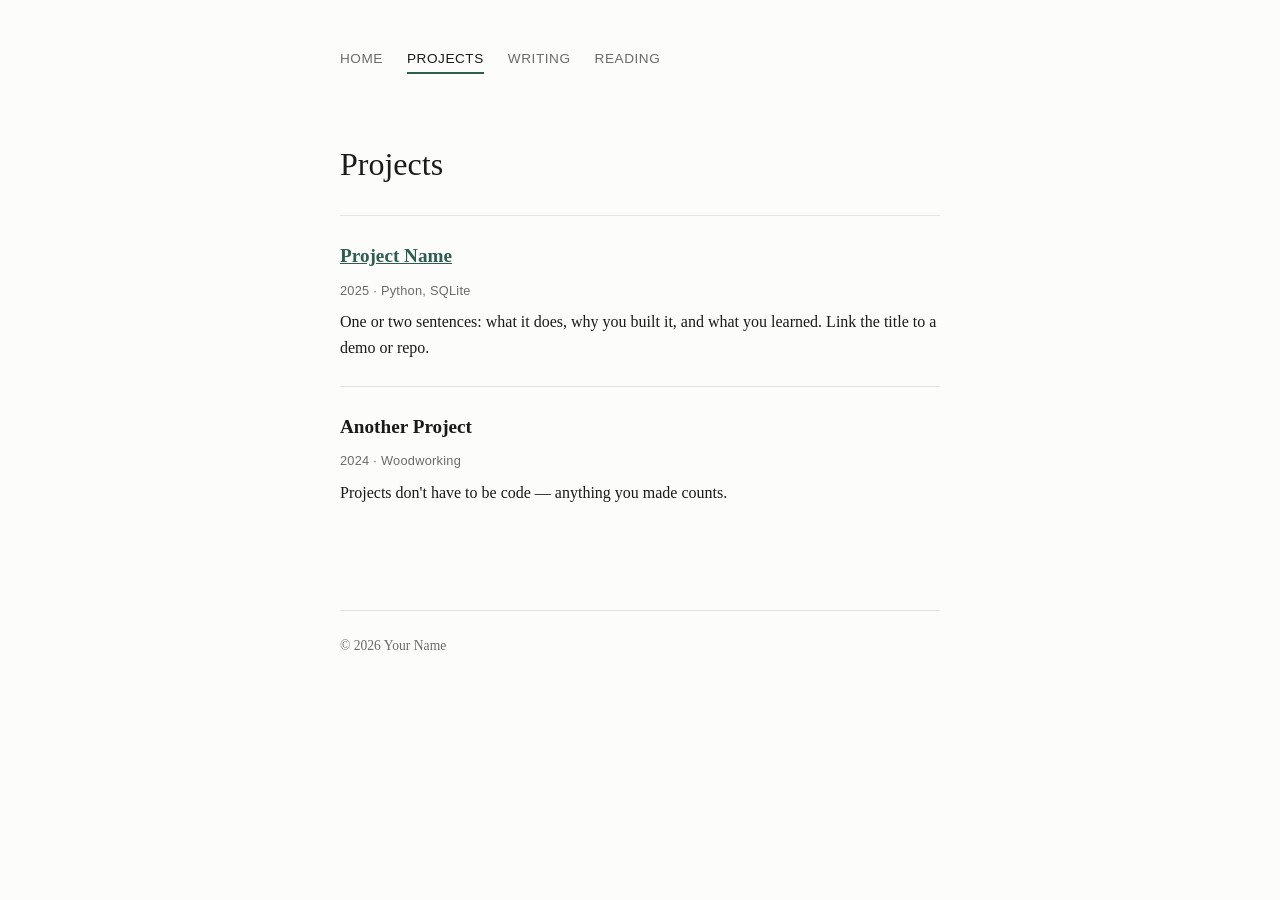
==== projects.html @ abc8e389 "Initial site: home, projects, writing, and reading pages Co-Authored-By: Claude Fable 5 <noreply@ant" ====
<!DOCTYPE html>
<html lang="en">
<head>
  <meta charset="UTF-8">
  <meta name="viewport" content="width=device-width, initial-scale=1.0">
  <title>Projects — Your Name</title>
  <link rel="stylesheet" href="style.css">
</head>
<body>

  <nav>
    <a href="index.html">Home</a>
    <a href="projects.html" aria-current="page">Projects</a>
    <a href="writing.html">Writing</a>
    <a href="reading.html">Reading</a>
  </nav>

  <main>
    <h1>Projects</h1>

    <!-- Each project is one .entry block. To add a project,
         copy an entire <article class="entry"> ... </article>
         and edit the text. That's it. -->

    <article class="entry">
      <h2><a href="https://example.com">Project Name</a></h2>
      <p class="meta">2025 &middot; Python, SQLite</p>
      <p>One or two sentences: what it does, why you built it,
         and what you learned. Link the title to a demo or repo.</p>
    </article>

    <article class="entry">
      <h2>Another Project</h2>
      <p class="meta">2024 &middot; Woodworking</p>
      <p>Projects don't have to be code — anything you made counts.</p>
    </article>

  </main>

  <footer>
    &copy; 2026 Your Name
  </footer>

</body>
</html>
---- style.css ----
/* ============================================
   style.css — shared by every page on the site
   ============================================ */

/* Reset: browsers add their own default margins;
   this wipes them so we start from a clean slate. */
* {
  margin: 0;
  padding: 0;
  box-sizing: border-box; /* padding counts inside width, not on top of it */
}

/* Custom properties: name your colors once, reuse everywhere.
   Change a value here and the whole site updates. */
:root {
  --ink: #1a1a1a;        /* main text */
  --faint: #6b6b6b;      /* secondary text (dates, labels) */
  --line: #e4e4e4;       /* hairline dividers */
  --accent: #2f5d50;     /* deep green — links & highlights */
  --paper: #fcfcfa;      /* background, a hair warmer than pure white */
}

body {
  font-family: Georgia, 'Times New Roman', serif;
  background: var(--paper);
  color: var(--ink);
  line-height: 1.65;               /* breathing room between lines */
  max-width: 640px;                /* a comfortable reading column */
  margin: 0 auto;                  /* center that column */
  padding: 3rem 1.25rem 5rem;      /* space around the edges */
}

/* ---------- Navigation ---------- */

nav {
  display: flex;
  gap: 1.5rem;
  margin-bottom: 4rem;
  font-family: -apple-system, 'Segoe UI', Helvetica, sans-serif;
  font-size: 0.85rem;
  letter-spacing: 0.04em;
  text-transform: uppercase;
}

nav a {
  color: var(--faint);
  text-decoration: none;
}

nav a:hover {
  color: var(--accent);
}

/* Marks the page you're currently on (see aria-current in the HTML) */
nav a[aria-current="page"] {
  color: var(--ink);
  border-bottom: 2px solid var(--accent);
  padding-bottom: 2px;
}

/* ---------- Headings & text ---------- */

h1 {
  font-size: 2rem;
  font-weight: normal;   /* serifs look elegant un-bolded at large sizes */
  margin-bottom: 1.5rem;
}

h2 {
  font-size: 1.2rem;
  margin: 2.5rem 0 0.75rem;
}

p {
  margin-bottom: 1rem;
}

a {
  color: var(--accent);
}

/* ---------- Reusable pieces ---------- */

/* Small gray metadata line: dates, categories, reading status */
.meta {
  font-family: -apple-system, 'Segoe UI', Helvetica, sans-serif;
  font-size: 0.8rem;
  color: var(--faint);
  letter-spacing: 0.02em;
}

/* An entry = one project, essay, or book.
   A left border + padding gives a quiet visual grouping. */
.entry {
  border-top: 1px solid var(--line);
  padding: 1.5rem 0;
}

.entry h2 {
  margin: 0 0 0.25rem;
}

.entry p {
  margin: 0.5rem 0 0;
}

footer {
  margin-top: 5rem;
  padding-top: 1.5rem;
  border-top: 1px solid var(--line);
  font-size: 0.85rem;
  color: var(--faint);
}
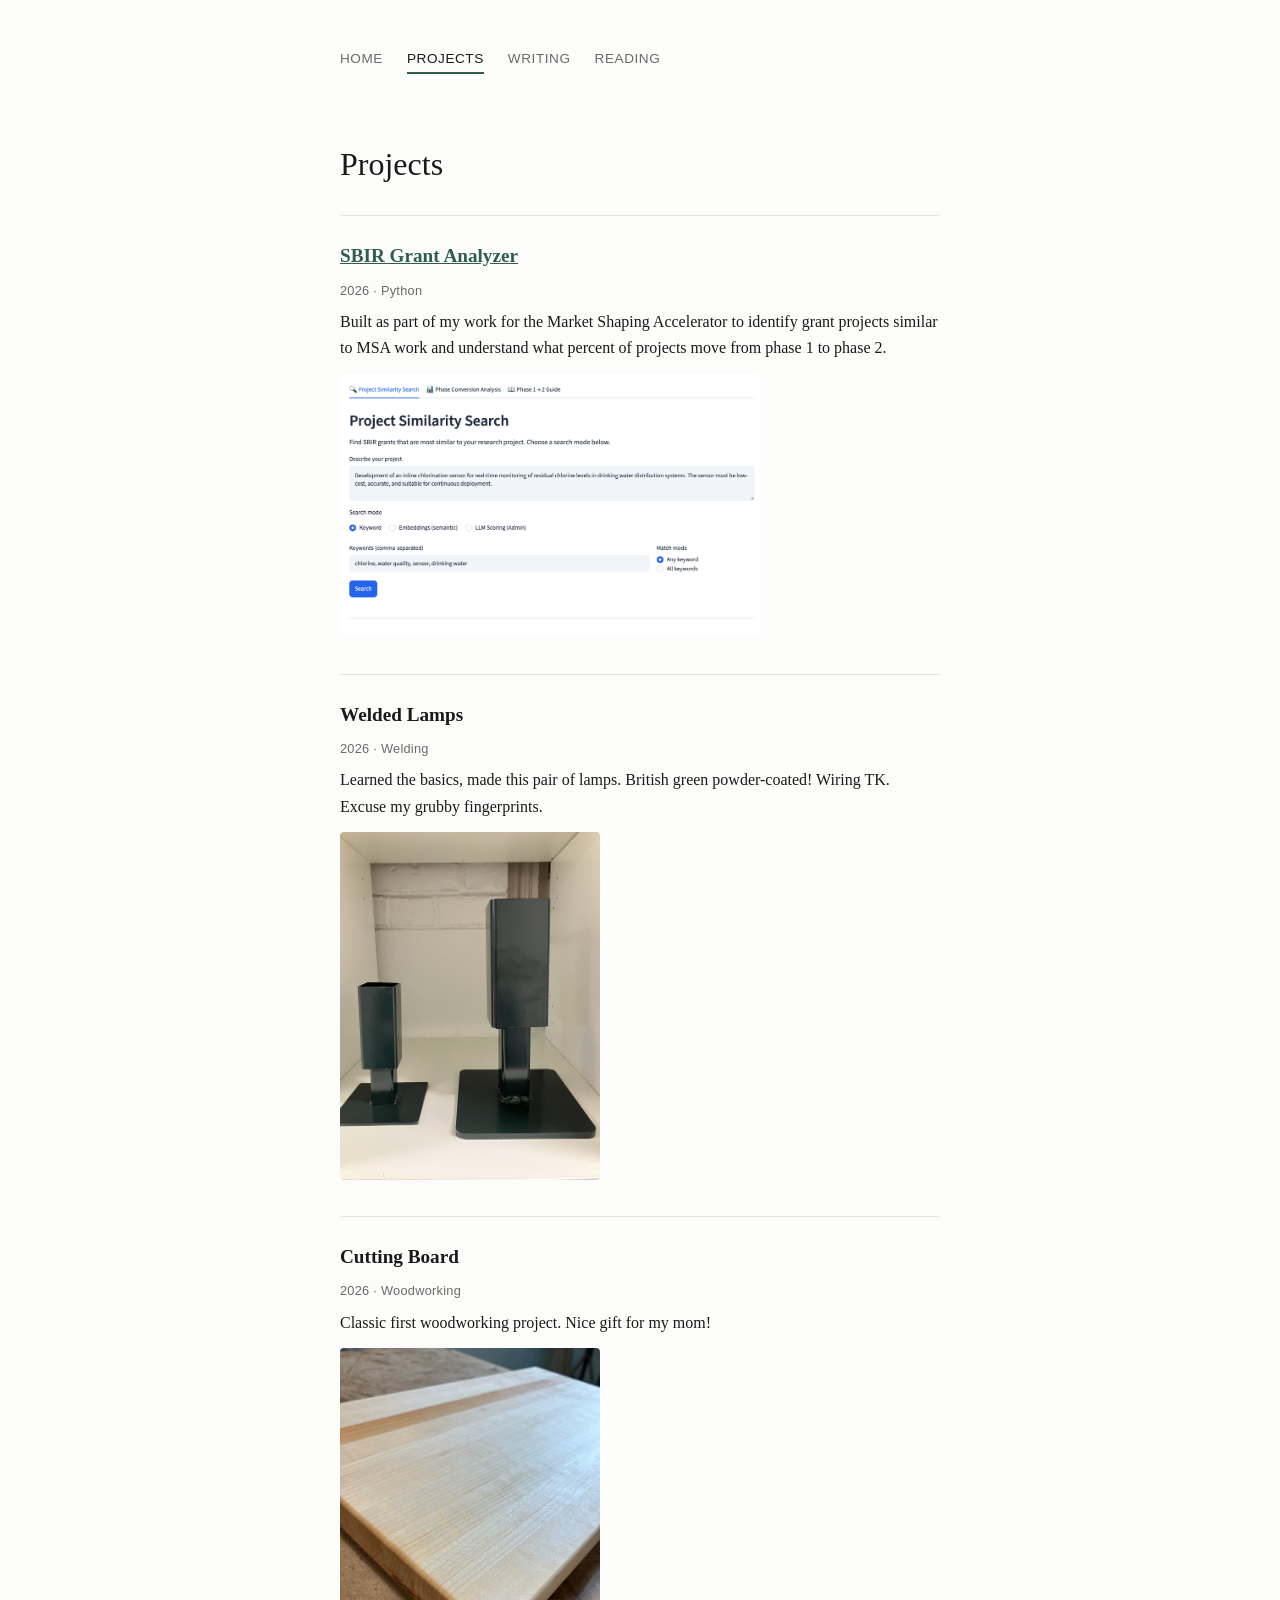
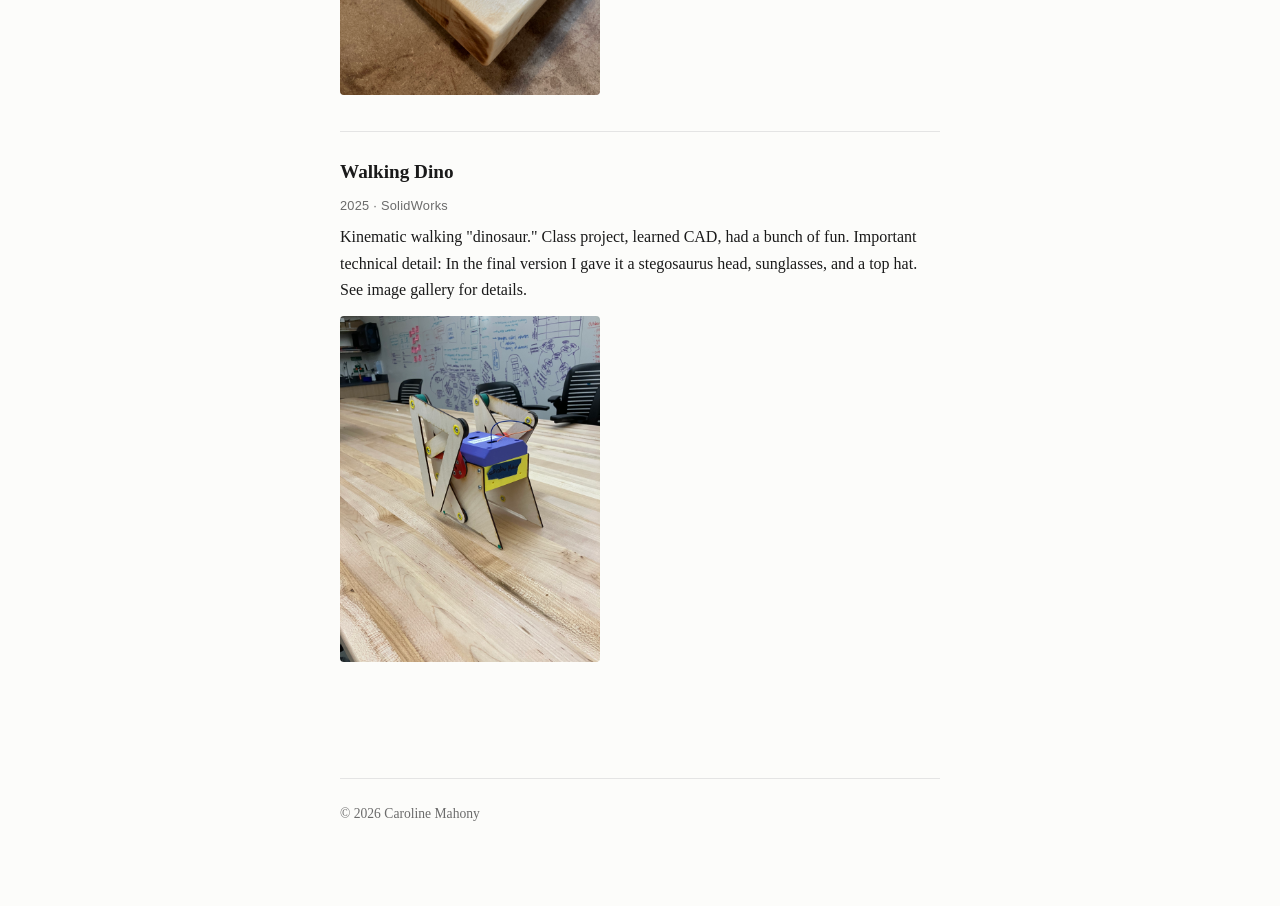
==== commit ecda9416: "Add essays, project images, and a docx-to-essay conversion script Six essays (creative, policy memos" ====
--- a/projects.html
+++ b/projects.html
@@ -3,7 +3,7 @@
 <head>
   <meta charset="UTF-8">
   <meta name="viewport" content="width=device-width, initial-scale=1.0">
-  <title>Projects — Your Name</title>
+  <title>Projects — Caroline Mahony</title>
   <link rel="stylesheet" href="style.css">
 </head>
 <body>
@@ -23,22 +23,43 @@
          and edit the text. That's it. -->
 
     <article class="entry">
-      <h2><a href="https://example.com">Project Name</a></h2>
-      <p class="meta">2025 &middot; Python, SQLite</p>
-      <p>One or two sentences: what it does, why you built it,
-         and what you learned. Link the title to a demo or repo.</p>
+      <h2><a href="https://huggingface.co/spaces/mahonymade/sbir-grant-analyzer" target="_blank" rel="noopener">SBIR Grant Analyzer</a></h2>
+      <p class="meta">2026 &middot; Python</p>
+      <p>Built as part of my work for the Market Shaping Accelerator to identify grant
+        projects similar to MSA work and understand what percent of projects move from phase 1 to phase 2.
+      </p>
+      <img src="images/SBIRGrantAnalyzerScreenshot.png" alt="Screenshot of the SBIR Grant Analyzer interface" class="entry-image entry-image--wide">
+
     </article>
 
     <article class="entry">
-      <h2>Another Project</h2>
-      <p class="meta">2024 &middot; Woodworking</p>
-      <p>Projects don't have to be code — anything you made counts.</p>
+      <h2>Welded Lamps</h2>
+      <p class="meta">2026 &middot; Welding</p>
+      <p>Learned the basics, made this pair of lamps. British green powder-coated! Wiring TK. Excuse my grubby fingerprints.</p>
+      <img src="images/Lamps.jpg" alt="A pair of welded lamps, powder-coated in British green" class="entry-image">
+    </article>
+
+    <article class="entry">
+      <h2>Cutting Board</h2>
+      <p class="meta">2026 &middot; Woodworking</p>
+      <p>Classic first woodworking project. Nice gift for my mom!</p>
+      <img src="images/CuttingBoard.jpg" alt="A simple cutting board" class="entry-image">
+    </article>
+
+       <article class="entry">
+      <h2>Walking Dino</h2>
+      <p class="meta">2025 &middot; SolidWorks</p>
+      <p>Kinematic walking "dinosaur." Class project, learned CAD, had a bunch of fun.
+        Important technical detail: In the final version I gave it a stegosaurus head, sunglasses, and a top hat.
+        See image gallery for details.
+      </p>
+      <img src="images/DinoRobot.jpg" alt="DinoRobot" class="entry-image">
     </article>
 
   </main>
 
   <footer>
-    &copy; 2026 Your Name
+    &copy; 2026 Caroline Mahony
   </footer>
 
 </body>
--- a/style.css
+++ b/style.css
@@ -71,12 +71,71 @@
   margin: 2.5rem 0 0.75rem;
 }
 
+h3 {
+  font-size: 1rem;
+  font-weight: normal;
+  font-style: italic;
+  margin: 1.25rem 0 0.5rem;
+}
+
 p {
   margin-bottom: 1rem;
 }
 
+/* A dash-prefixed list, used for recommendation categories */
+.dash-list {
+  list-style: none;
+  margin: 0 0 1rem;
+}
+
+.dash-list li {
+  position: relative;
+  padding-left: 1.1em;
+  margin-bottom: 0.4rem;
+}
+
+.dash-list li::before {
+  content: "–";
+  position: absolute;
+  left: 0;
+  color: var(--faint);
+}
+
 a {
   color: var(--accent);
+}
+
+/* ---------- Essays ---------- */
+
+.essay-meta {
+  margin-bottom: 2rem;
+}
+
+blockquote {
+  border-left: 2px solid var(--line);
+  margin: 0 0 2rem;
+  padding: 0.25rem 0 0.25rem 1.25rem;
+  font-style: italic;
+}
+
+blockquote p {
+  margin-bottom: 0.75rem;
+}
+
+blockquote cite {
+  display: block;
+  font-style: normal;
+  font-family: -apple-system, 'Segoe UI', Helvetica, sans-serif;
+  font-size: 0.8rem;
+  color: var(--faint);
+}
+
+/* MLA-style Works Cited: hanging indent via negative text-indent */
+.citations p {
+  padding-left: 1.5em;
+  text-indent: -1.5em;
+  font-size: 0.9rem;
+  margin-bottom: 0.85rem;
 }
 
 /* ---------- Reusable pieces ---------- */
@@ -104,6 +163,19 @@
   margin: 0.5rem 0 0;
 }
 
+.entry-image {
+  display: block;
+  width: 100%;
+  max-width: 260px;
+  height: auto;
+  border-radius: 4px;
+  margin: 0.75rem 0;
+}
+
+.entry-image--wide {
+  max-width: 420px;
+}
+
 footer {
   margin-top: 5rem;
   padding-top: 1.5rem;
